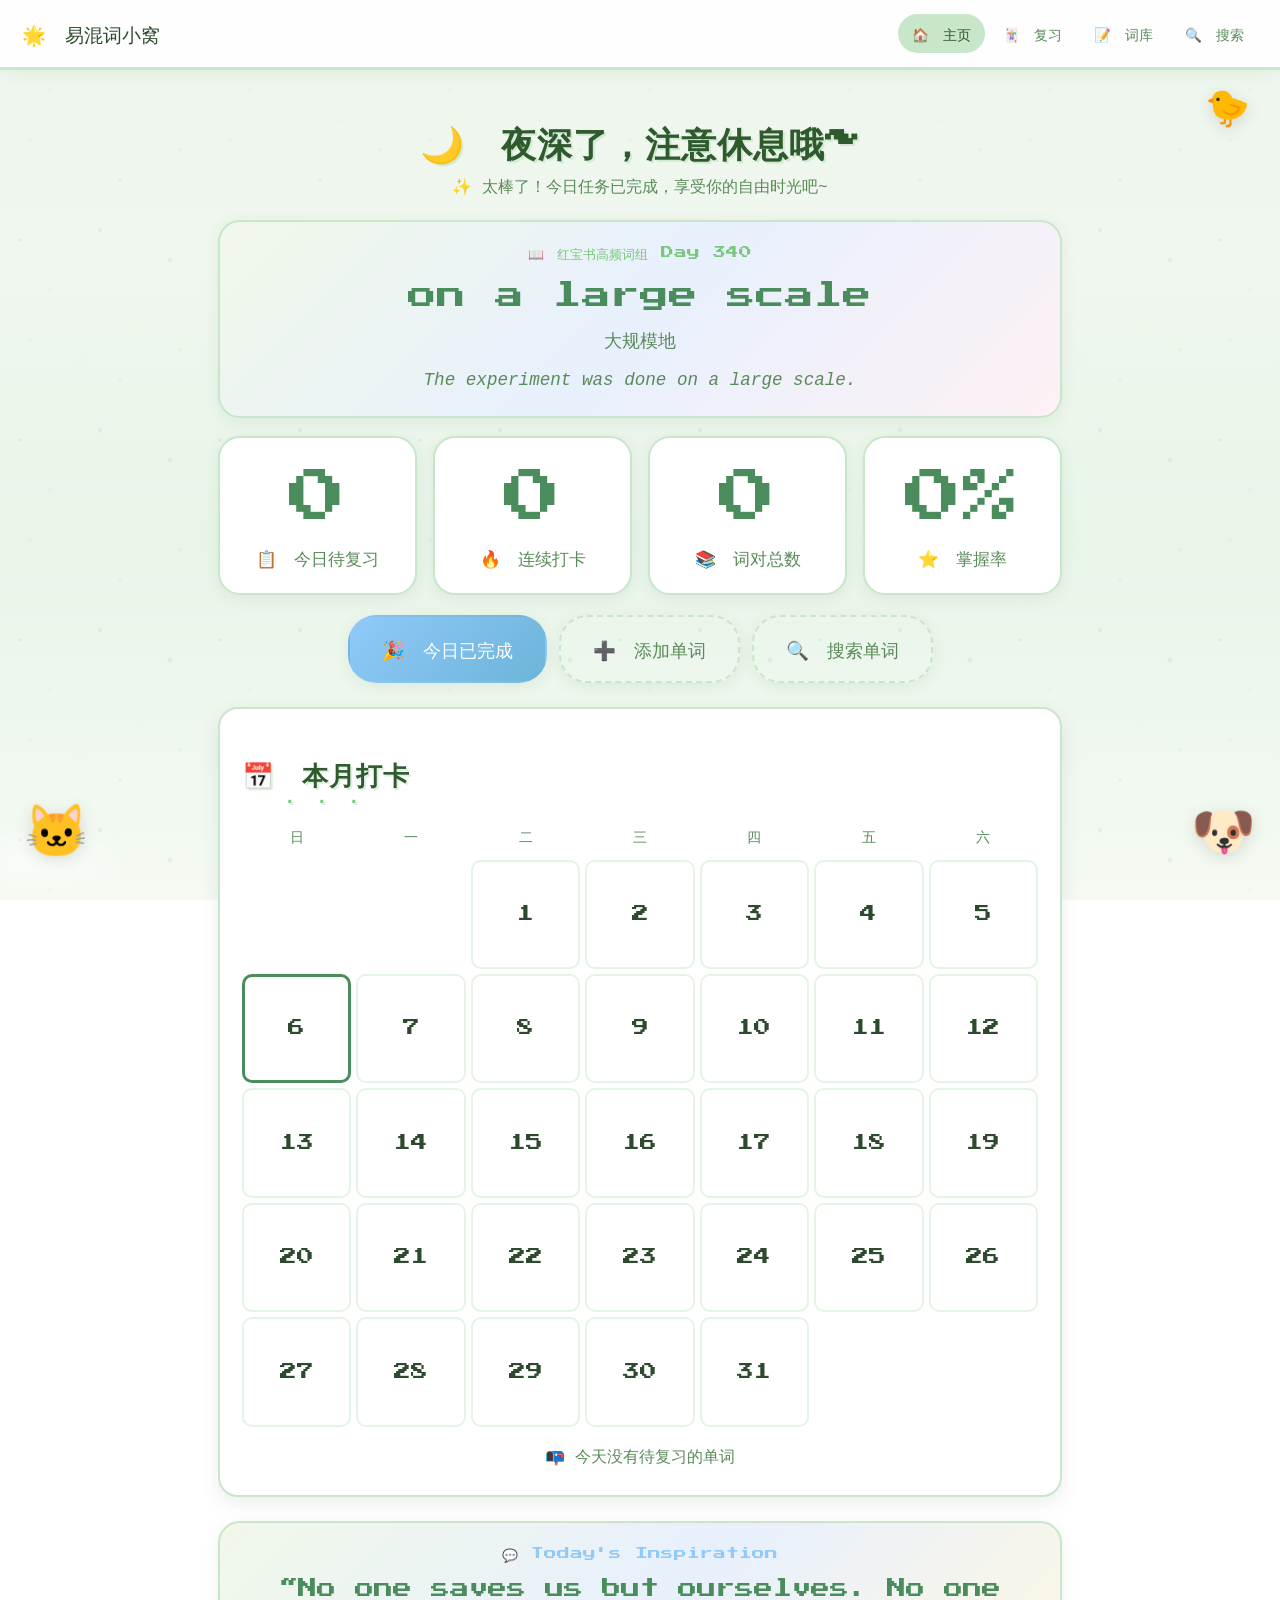
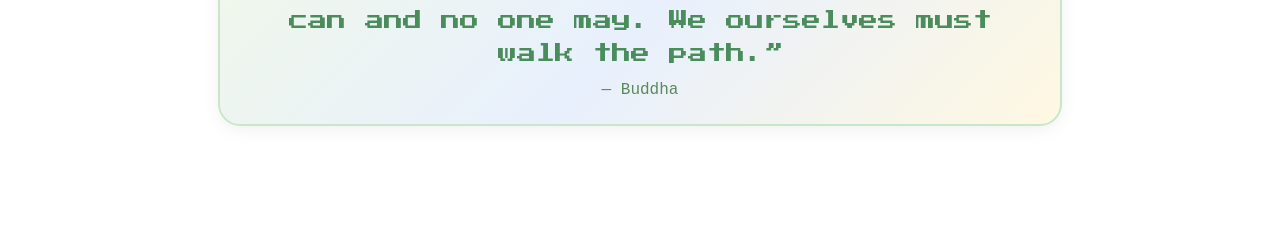
==== index.html @ 9a381097 "初始版本：易混词小窝" ====
<!DOCTYPE html>
<html lang="zh-CN">
<head>
<meta charset="UTF-8">
<meta name="viewport" content="width=device-width, initial-scale=1.0">
<title>📝 易混词小窝 — 主页</title>
<link rel="stylesheet" href="css/style.css">
</head>
<body>

<nav class="navbar">
  <div class="logo">🌟 易混词小窝</div>
  <div class="nav-links">
    <a href="index.html" class="active">🏠 主页</a>
    <a href="review.html">🃏 复习</a>
    <a href="manage.html">📝 词库</a>
    <a href="search.html">🔍 搜索</a>
  </div>
</nav>

<div class="page-container">
  <!-- Greeting -->
  <div style="text-align:center; margin: 20px 0 8px;">
    <h1 id="greeting" style="margin:0;">👋 准备好开始了吗？</h1>
    <p id="greeting-sub" style="color:var(--color-text-light); margin-top:8px; font-size:1rem;"></p>
  </div>

  <!-- Daily Vocab — top position -->
  <div class="daily-vocab-card" id="daily-vocab">
    <div class="vocab-label" id="vocab-label">📖 今日考研词汇</div>
    <div class="vocab-word" id="vocab-word"></div>
    <div class="vocab-meaning" id="vocab-meaning"></div>
    <div style="margin-top:8px; font-style:italic; color:var(--color-text-light); font-size:1.1rem;" id="vocab-example"></div>
  </div>

  <!-- Stats Grid -->
  <div class="stats-grid">
    <div class="stat-card">
      <div class="stat-value" id="due-count">0</div>
      <div class="stat-label">📋 今日待复习</div>
    </div>
    <div class="stat-card">
      <div class="stat-value" id="streak-count">0</div>
      <div class="stat-label">🔥 连续打卡</div>
    </div>
    <div class="stat-card">
      <div class="stat-value" id="total-words">0</div>
      <div class="stat-label">📚 词对总数</div>
    </div>
    <div class="stat-card">
      <div class="stat-value" id="mastery-rate">0%</div>
      <div class="stat-label">⭐ 掌握率</div>
    </div>
  </div>

  <!-- Quick Actions -->
  <div style="display:flex; gap:12px; flex-wrap:wrap; justify-content:center; margin: 20px 0;">
    <a href="review.html" class="btn btn-primary btn-lg" id="btn-start-review">🃏 开始复习</a>
    <a href="manage.html" class="btn btn-outline btn-lg">➕ 添加单词</a>
    <a href="search.html" class="btn btn-outline btn-lg">🔍 搜索单词</a>
  </div>

  <!-- Checkin Calendar -->
  <div class="card" style="margin: 24px 0;">
    <h2 class="section-title">📅 本月打卡</h2>
    <div class="calendar-grid" id="calendar"></div>
    <div style="text-align:center; margin-top:14px;">
      <span id="today-checkin-status" style="font-size:1rem; color:var(--color-text-light);"></span>
    </div>
  </div>

  <!-- English Motivational Quote — bottom position -->
  <div class="daily-vocab-card" id="daily-quote-card" style="background: linear-gradient(135deg, #F1F8E9 0%, #E8F0FD 50%, #FFF8E1 100%);">
    <div class="vocab-label" style="color:var(--color-blue);">💬 Today's Inspiration</div>
    <div class="vocab-word" id="quote-text" style="font-size:1.2rem;"></div>
    <div class="vocab-meaning" id="quote-author" style="font-size:1rem;"></div>
  </div>
</div>

<script src="js/wordbank.js"></script>
<script src="js/storage.js"></script>
<script src="js/scheduler.js"></script>
<script src="js/dashboard.js"></script>
<script src="js/pixel-pets.js"></script>
</body>
</html>
---- css/style.css ----
/* === Dreamy Green Meadow Theme === */
/* Pixel fonts + soft green pastel palette + floating animations */

@import url('https://fonts.googleapis.com/css2?family=Press+Start+2P&display=swap');

:root {
  --color-bg: #F0F7EE;
  --color-bg2: #E8F5E9;
  --color-panel: #FFFFFF;
  --color-green: #4A8C5C;
  --color-green-light: #7BC67E;
  --color-green-dark: #2E5A2E;
  --color-green-pale: #C8E6C9;
  --color-pink: #F8B3C0;
  --color-pink-light: #FCE4EC;
  --color-yellow: #FFE082;
  --color-yellow-soft: #FFF9C4;
  --color-blue: #90CAF9;
  --color-blue-soft: #E3F2FD;
  --color-lavender: #D1C4E9;
  --color-cream: #FFFDF5;
  --color-text: #2E4A2E;
  --color-text-light: #5A8A5A;
  --font-pixel: 'Press Start 2P', 'Courier New', monospace;
  --font-mono: 'Courier New', 'Consolas', 'Microsoft YaHei', monospace;
  --shadow-soft: 0 4px 16px rgba(46,90,46,0.08);
  --shadow-card: 0 6px 20px rgba(46,90,46,0.1);
}

* { margin: 0; padding: 0; box-sizing: border-box; }

/* === Dreamy Background === */
body {
  font-family: var(--font-mono);
  font-size: 19px;
  line-height: 1.7;
  background: linear-gradient(180deg, #EEF5EC 0%, #F0F7EE 30%, #E8F5E9 60%, #F5FAF3 100%);
  background-attachment: fixed;
  color: var(--color-text);
  min-height: 100vh;
  overflow-x: hidden;
}

/* Floating sparkles in background */
body::before {
  content: "";
  position: fixed;
  top: 0; left: 0; right: 0; bottom: 0;
  pointer-events: none;
  z-index: 0;
  background-image:
    radial-gradient(2px 2px at 10% 20%, rgba(122,198,126,0.3), transparent),
    radial-gradient(2px 2px at 25% 45%, rgba(248,179,192,0.25), transparent),
    radial-gradient(3px 3px at 50% 15%, rgba(144,202,249,0.3), transparent),
    radial-gradient(2px 2px at 70% 60%, rgba(255,224,130,0.3), transparent),
    radial-gradient(3px 3px at 85% 30%, rgba(122,198,126,0.25), transparent),
    radial-gradient(2px 2px at 40% 80%, rgba(248,179,192,0.2), transparent),
    radial-gradient(2px 2px at 60% 90%, rgba(144,202,249,0.25), transparent),
    radial-gradient(3px 3px at 15% 70%, rgba(209,196,233,0.2), transparent),
    radial-gradient(2px 2px at 90% 75%, rgba(122,198,126,0.2), transparent);
  background-size: 200px 200px;
  animation: sparkle-drift 20s linear infinite;
}

@keyframes sparkle-drift {
  0% { background-position: 0 0; }
  100% { background-position: 200px 200px; }
}

/* Floating cloud decorations */
body::after {
  content: "";
  position: fixed;
  pointer-events: none;
  z-index: 0;
  bottom: 0; left: -60px;
  width: 200px; height: 80px;
  background: radial-gradient(ellipse at center, rgba(255,255,255,0.6) 0%, transparent 70%);
  border-radius: 50%;
  animation: cloud-float 15s ease-in-out infinite;
}
@keyframes cloud-float {
  0%, 100% { transform: translateX(0); }
  50% { transform: translateX(40px); }
}

/* === Typography (pixel, but larger) === */
h1, h2, h3 {
  font-family: var(--font-pixel);
  color: var(--color-green-dark);
  text-shadow: 2px 2px 0 rgba(122,198,126,0.25);
  letter-spacing: 1px;
  line-height: 1.5;
  image-rendering: pixelated;
}
h1 { font-size: 2.2rem; }
h2 { font-size: 1.6rem; }
h3 { font-size: 1.3rem; }

/* === Links === */
a { color: var(--color-green-light); text-decoration: none; }
a:hover { text-decoration: underline; text-underline-offset: 4px; }

/* === Navbar === */
.navbar {
  display: flex; align-items: center; justify-content: space-between;
  padding: 14px 22px;
  background: rgba(255,255,255,0.88);
  backdrop-filter: blur(12px);
  border-bottom: 3px solid var(--color-green-pale);
  box-shadow: 0 2px 16px rgba(46,90,46,0.06);
  position: sticky; top: 0; z-index: 100;
  flex-wrap: wrap; gap: 10px;
}
.navbar .logo {
  font-family: var(--font-pixel);
  font-size: 1.2rem;
}
.navbar .nav-links { display: flex; gap: 4px; }
.navbar .nav-links a {
  font-family: var(--font-pixel);
  font-size: 0.85rem;
  padding: 8px 14px;
  color: var(--color-text-light);
  text-decoration: none;
  border-radius: 22px;
  transition: all 0.25s ease;
}
.navbar .nav-links a:hover,
.navbar .nav-links a.active {
  background: var(--color-green-pale);
  color: var(--color-green-dark);
}

/* === Page Layout === */
.page-container {
  max-width: 880px;
  margin: 0 auto;
  padding: 24px 18px 100px;
  position: relative;
  z-index: 1;
}

/* === Buttons === */
.btn {
  display: inline-flex; align-items: center; gap: 5px;
  padding: 10px 20px;
  border: 2.5px solid var(--color-green-pale);
  border-radius: 28px;
  background: var(--color-panel);
  color: var(--color-green-dark);
  font-family: var(--font-pixel);
  font-size: 0.9rem;
  cursor: pointer;
  text-decoration: none;
  box-shadow: var(--shadow-soft);
  transition: all 0.2s ease;
  position: relative;
}
.btn:hover {
  transform: translateY(-2px);
  box-shadow: 0 6px 20px rgba(46,90,46,0.12);
  border-color: var(--color-green-light);
}
.btn:active { transform: translateY(0); box-shadow: var(--shadow-soft); }
.btn-primary {
  background: linear-gradient(135deg, #7BC67E, #5DA85F);
  color: #fff;
  border-color: transparent;
}
.btn-primary:hover { background: linear-gradient(135deg, #8ED491, #6BB86D); }
.btn-success {
  background: linear-gradient(135deg, #90CAF9, #6CB4D9);
  color: #fff;
  border-color: transparent;
}
.btn-success:hover { background: linear-gradient(135deg, #A4D4FB, #80C0E0); }
.btn-outline {
  background: transparent;
  border: 2.5px dashed var(--color-green-pale);
  color: var(--color-text-light);
}
.btn-outline:hover { background: rgba(122,198,126,0.06); border-style: solid; }
.btn-sm { padding: 7px 16px; font-size: 0.68rem; }
.btn-lg { padding: 16px 32px; font-size: 1.15rem; }
a.btn { text-decoration: none; }
a.btn:hover { text-decoration: none; }

/* === Cards === */
.card {
  background: var(--color-panel);
  border: 2px solid var(--color-green-pale);
  border-radius: 20px;
  padding: 22px;
  box-shadow: var(--shadow-card);
  position: relative;
  transition: box-shadow 0.25s ease;
}
.card:hover { box-shadow: 0 8px 28px rgba(46,90,46,0.12); }

/* === Stats Grid === */
.stats-grid {
  display: grid;
  grid-template-columns: repeat(auto-fit, minmax(170px, 1fr));
  gap: 16px;
  margin: 18px 0;
}
.stat-card {
  background: var(--color-panel);
  border: 2px solid var(--color-green-pale);
  border-radius: 22px;
  padding: 22px 16px;
  text-align: center;
  box-shadow: var(--shadow-soft);
}
.stat-card .stat-value {
  font-size: 3.6rem;
  font-family: var(--font-pixel);
  color: var(--color-green);
  line-height: 1.3;
}
.stat-card .stat-label {
  font-size: 1.05rem;
  font-family: var(--font-pixel);
  color: var(--color-text-light);
  margin-top: 8px;
}

/* === Calendar === */
.calendar-grid {
  display: grid;
  grid-template-columns: repeat(7, 1fr);
  gap: 5px;
}
.calendar-day {
  aspect-ratio: 1;
  border: 2px solid rgba(122,198,126,0.2);
  border-radius: 10px;
  display: flex; align-items: center; justify-content: center;
  font-size: 1.05rem;
  font-family: var(--font-pixel);
  background: var(--color-panel);
}
.calendar-day.checked {
  background: var(--color-green-pale);
  border-color: var(--color-green-light);
}
.calendar-day.today {
  border-color: var(--color-green);
  border-width: 3px;
}
.calendar-day.empty { border: none; background: transparent; }

/* === Flashcard === */
.flashcard-container {
  perspective: 1200px;
  width: 100%;
  max-width: 520px;
  margin: 36px auto;
  height: 390px;
}
.flashcard {
  width: 100%; height: 100%;
  position: relative;
  transition: transform 0.6s cubic-bezier(0.4, 0, 0.2, 1);
  transform-style: preserve-3d;
  cursor: pointer;
}
.flashcard.flipped { transform: rotateY(180deg); }
.flashcard-face {
  position: absolute;
  width: 100%; height: 100%;
  backface-visibility: hidden;
  border: 3px solid var(--color-green-pale);
  border-radius: 24px;
  box-shadow: var(--shadow-card);
  display: flex; flex-direction: column;
  align-items: center; justify-content: center;
  padding: 32px;
  background: var(--color-panel);
  overflow-y: auto;
  text-align: center;
}
.flashcard-back {
  transform: rotateY(180deg);
  background: linear-gradient(160deg, #F8FDF7 0%, #FFFFFF 100%);
}
.flashcard .word-pair {
  font-size: 2.2rem;
  font-family: var(--font-pixel);
  color: var(--color-green);
  line-height: 1.7;
}
.flashcard .word-divider {
  display: block;
  font-size: 0.6rem;
  color: var(--color-text-light);
  margin: 6px 0;
}
.flashcard .hint {
  margin-top: 20px;
  font-size: 0.78rem;
  font-family: var(--font-pixel);
  color: var(--color-text-light);
}
.flashcard .meaning { font-size: 1.15rem; margin: 8px 0; }
.flashcard .example { font-size: 1.05rem; color: var(--color-text-light); font-style: italic; margin: 4px 0; }
.flashcard .tip-box {
  margin-top: 12px;
  padding: 12px 16px;
  background: var(--color-yellow-soft);
  border-radius: 14px;
  border: 2px dashed var(--color-yellow);
  font-size: 0.9rem;
  width: 100%;
}

/* === Rating === */
.rating-buttons {
  display: flex; gap: 10px; flex-wrap: wrap; justify-content: center;
  margin-top: 18px;
}
.rating-btn {
  width: 50px; height: 50px;
  border-radius: 50%;
  border: 3px solid var(--color-green-pale);
  background: var(--color-panel);
  font-size: 0.85rem;
  font-family: var(--font-pixel);
  cursor: pointer;
  transition: all 0.2s ease;
}
.rating-btn:hover { background: var(--color-green-pale); transform: scale(1.08); }
.rating-btn.selected {
  background: var(--color-green-light);
  color: #fff;
  border-color: var(--color-green);
}

/* === Progress Bar === */
.progress-bar {
  width: 100%; height: 18px;
  background: #E8F5E9;
  border-radius: 16px;
  overflow: hidden;
  margin: 10px 0;
  border: 2px solid var(--color-green-pale);
}
.progress-bar .progress-fill {
  height: 100%;
  background: linear-gradient(90deg, #A5D6A7, #66BB6A);
  border-radius: 16px;
  transition: width 0.5s ease;
}

/* === Forms === */
.form-group { margin-bottom: 16px; }
.form-group label {
  display: block;
  font-family: var(--font-pixel);
  font-size: 0.78rem;
  margin-bottom: 6px;
  color: var(--color-green-dark);
}
.form-group input,
.form-group textarea,
.form-group select {
  width: 100%;
  padding: 10px 14px;
  border: 2px solid var(--color-green-pale);
  border-radius: 14px;
  font-size: 0.95rem;
  font-family: var(--font-mono);
  color: var(--color-text);
  background: var(--color-panel);
  outline: none;
  transition: border-color 0.2s ease;
}
.form-group input:focus,
.form-group textarea:focus,
.form-group select:focus {
  border-color: var(--color-green-light);
  box-shadow: 0 0 0 4px rgba(122,198,126,0.12);
}
.form-group textarea { min-height: 75px; resize: vertical; }
.form-row { display: grid; grid-template-columns: 1fr 1fr; gap: 14px; }

/* === Tags === */
.tag {
  display: inline-block;
  padding: 4px 12px;
  border-radius: 16px;
  font-size: 0.68rem;
  font-family: var(--font-pixel);
  border: 2px solid;
}
.tag-spelling { background: #FFF3E0; border-color: #FFB74D; color: #E65100; }
.tag-homophone { background: #F1F8E9; border-color: #AED581; color: #33691E; }
.tag-usage { background: #EDE7F6; border-color: #B39DDB; color: #4527A0; }

/* === Difficulty === */
.difficulty { font-size: 0.68rem; font-family: var(--font-pixel); padding: 4px 12px; border-radius: 14px; border: 2px solid; }
.difficulty-easy { background: #E8F5E9; border-color: #81C784; color: #2E7D32; }
.difficulty-medium { background: #FFF8E1; border-color: #FFB74D; color: #E65100; }
.difficulty-hard { background: #FFEBEE; border-color: #EF9A9A; color: #C62828; }

/* === Table === */
.word-table { width: 100%; border-collapse: separate; border-spacing: 0 6px; }
.word-table th {
  text-align: left;
  padding: 8px 12px;
  font-family: var(--font-pixel);
  font-size: 0.55rem;
  color: var(--color-text-light);
  border-bottom: 2px solid var(--color-green-pale);
}
.word-table td {
  padding: 10px 12px;
  background: var(--color-panel);
  border: 2px solid rgba(122,198,126,0.12);
  font-size: 0.95rem;
  border-radius: 0;
}
.word-table tr td:first-child { border-radius: 12px 0 0 12px; }
.word-table tr td:last-child { border-radius: 0 12px 12px 0; }
.word-table .actions { display: flex; gap: 5px; }

/* === Modal === */
.modal-overlay {
  position: fixed; top: 0; left: 0; right: 0; bottom: 0;
  background: rgba(30,60,30,0.35);
  display: flex; align-items: center; justify-content: center;
  z-index: 200;
  backdrop-filter: blur(6px);
}
.modal {
  background: var(--color-panel);
  border: 2px solid var(--color-green-pale);
  border-radius: 22px;
  box-shadow: 0 12px 40px rgba(0,0,0,0.12);
  padding: 28px;
  max-width: 560px; width: 92%;
  max-height: 85vh;
  overflow-y: auto;
}
.modal h2 { margin-bottom: 18px; }

/* === Search === */
.search-bar { display: flex; gap: 10px; flex-wrap: wrap; margin: 16px 0; }
.search-bar input {
  flex: 1; min-width: 200px;
  padding: 10px 16px;
  border: 2px solid var(--color-green-pale);
  border-radius: 22px;
  font-size: 0.95rem;
  font-family: var(--font-mono);
  outline: none;
  transition: border-color 0.2s ease;
}
.search-bar input:focus { border-color: var(--color-green-light); }

.filter-chips { display: flex; gap: 7px; flex-wrap: wrap; margin: 8px 0; }
.filter-chip {
  padding: 6px 14px;
  border-radius: 20px;
  border: 2px solid rgba(122,198,126,0.25);
  font-size: 0.68rem;
  font-family: var(--font-pixel);
  cursor: pointer;
  background: var(--color-panel);
  transition: all 0.2s ease;
}
.filter-chip:hover { border-color: var(--color-green-light); }
.filter-chip.active {
  background: var(--color-green-pale);
  border-color: var(--color-green-light);
  color: var(--color-green-dark);
}

/* === Celebration Confetti === */
@keyframes confetti-fall {
  0% { transform: translateY(-60px) rotate(0deg); opacity: 1; }
  100% { transform: translateY(100vh) rotate(720deg); opacity: 0; }
}
.confetti {
  position: fixed;
  width: 12px; height: 12px;
  border-radius: 50%;
  animation: confetti-fall 2.8s ease-in forwards;
  pointer-events: none;
  z-index: 300;
}

/* === Toast === */
.toast {
  position: fixed;
  bottom: 90px;
  left: 50%;
  transform: translateX(-50%);
  background: var(--color-green-dark);
  color: #fff;
  padding: 12px 26px;
  border-radius: 22px;
  font-family: var(--font-pixel);
  font-size: 0.72rem;
  box-shadow: 0 6px 20px rgba(0,0,0,0.15);
  z-index: 250;
  animation: toast-in 0.3s ease;
}
@keyframes toast-in {
  from { opacity: 0; transform: translateX(-50%) translateY(12px); }
  to { opacity: 1; transform: translateX(-50%) translateY(0); }
}

/* === Empty State === */
.empty-state {
  text-align: center;
  padding: 48px 20px;
  color: var(--color-text-light);
}
.empty-state .empty-icon { font-size: 3rem; margin-bottom: 12px; }
.empty-state p { font-size: 1.05rem; margin: 6px 0; }

/* === Toggle === */
.toggle { display: inline-flex; align-items: center; gap: 6px; cursor: pointer; }
.toggle input { display: none; }
.toggle .toggle-track {
  width: 46px; height: 24px;
  background: #ccc;
  border-radius: 16px;
  position: relative;
  transition: background 0.2s ease;
}
.toggle input:checked + .toggle-track { background: var(--color-green-light); }
.toggle .toggle-track::after {
  content: "";
  position: absolute;
  top: 3px; left: 3px;
  width: 18px; height: 18px;
  background: #fff;
  border-radius: 50%;
  transition: transform 0.2s ease;
}
.toggle input:checked + .toggle-track::after { transform: translateX(22px); }

/* === Section Titles === */
.section-title {
  display: inline-block;
  position: relative;
  margin: 22px 0 14px;
}
.section-title::after {
  content: "· · ·";
  display: block;
  text-align: center;
  font-size: 0.6rem;
  font-family: var(--font-pixel);
  color: var(--color-green-light);
  margin-top: 4px;
  letter-spacing: 6px;
}

/* === Upload Zone === */
.upload-zone {
  border: 3px dashed var(--color-green-pale);
  border-radius: 20px;
  padding: 36px;
  text-align: center;
  cursor: pointer;
  background: rgba(122,198,126,0.03);
  transition: all 0.25s ease;
}
.upload-zone:hover {
  border-color: var(--color-green-light);
  background: rgba(122,198,126,0.06);
}

/* === Related Words === */
.related-words { display: flex; gap: 8px; flex-wrap: wrap; margin-top: 8px; }
.related-word-pill {
  padding: 4px 12px;
  background: #F1F8E9;
  border-radius: 16px;
  font-size: 0.85rem;
  border: 1.5px solid rgba(122,198,126,0.2);
}

/* === Highlight === */
mark { background: var(--color-yellow-soft); padding: 2px 4px; border-radius: 4px; }

/* === Daily Vocab Card === */
.daily-vocab-card {
  background: linear-gradient(135deg, #F1F8E9 0%, #E8F0FD 50%, #FDF1F5 100%);
  border: 2px solid var(--color-green-pale);
  border-radius: 22px;
  padding: 20px 24px;
  margin: 18px 0;
  text-align: center;
  box-shadow: var(--shadow-soft);
}
.daily-vocab-card .vocab-word {
  font-family: var(--font-pixel);
  font-size: 1.8rem;
  color: var(--color-green);
}
.daily-vocab-card .vocab-meaning {
  font-size: 1.15rem;
  color: var(--color-text-light);
  margin-top: 6px;
}
.daily-vocab-card .vocab-label {
  font-size: 0.8rem;
  font-family: var(--font-pixel);
  color: var(--color-green-light);
  margin-bottom: 8px;
}

/* === Responsive === */
@media (max-width: 600px) {
  .form-row { grid-template-columns: 1fr; }
  .stats-grid { grid-template-columns: repeat(2, 1fr); }
  .flashcard-container { height: 340px; }
  .flashcard .word-pair { font-size: 1.1rem; }
  h1 { font-size: 0.95rem; }
  .navbar .logo { font-size: 0.6rem; }
  .navbar .nav-links a { font-size: 0.42rem; padding: 5px 8px; }
}

/* ================================================ */
/* === CUTE COMPANION PETS (emoji + smooth anim) === */
/* ================================================ */

.cute-pet {
  position: fixed;
  z-index: 150;
  font-size: 52px;
  cursor: pointer;
  pointer-events: auto;
  filter: drop-shadow(0 4px 8px rgba(0,0,0,0.12));
  transition: transform 0.2s ease;
  user-select: none;
  -webkit-user-select: none;
}
.cute-pet:hover { transform: scale(1.15); }

/* Cat — bottom left */
.pet-cat {
  left: 24px;
  bottom: 20px;
  animation: pet-float 3s ease-in-out infinite;
}

/* Dog — bottom right */
.pet-dog {
  right: 24px;
  bottom: 20px;
  animation: pet-float 3.2s ease-in-out 0.5s infinite;
}

/* Bird — top right corner */
.pet-bird {
  right: 30px;
  top: 80px;
  font-size: 36px;
  animation: bird-fly 8s ease-in-out infinite;
}

@keyframes pet-float {
  0%, 100% { transform: translateY(0); }
  30% { transform: translateY(-10px); }
  60% { transform: translateY(-4px); }
}

@keyframes bird-fly {
  0%, 100% { transform: translate(0, 0) rotate(0deg); }
  25% { transform: translate(-30px, -15px) rotate(-5deg); }
  50% { transform: translate(-10px, -5px) rotate(3deg); }
  75% { transform: translate(-40px, -20px) rotate(-2deg); }
}

/* Pet pat animation */
@keyframes pet-pat {
  0%, 100% { transform: scale(1); }
  30% { transform: scale(1.25) translateY(-15px); }
  60% { transform: scale(0.95) translateY(-5px); }
}

/* Pet speech bubble */
.pet-bubble {
  position: fixed;
  z-index: 155;
  font-family: var(--font-pixel);
  font-size: 0.75rem;
  background: #fff;
  border: 2px solid var(--color-green-pale);
  border-radius: 18px;
  padding: 8px 14px;
  pointer-events: none;
  box-shadow: 0 4px 16px rgba(0,0,0,0.08);
  opacity: 0;
  transform: translateY(5px);
  transition: opacity 0.35s ease, transform 0.35s ease;
  max-width: 220px;
  text-align: center;
  line-height: 1.5;
}
.pet-bubble.show {
  opacity: 1;
  transform: translateY(0);
}
.pet-bubble.cat-bubble { bottom: 86px; left: 14px; }
.pet-bubble.cat-bubble::after {
  content: ""; position: absolute;
  bottom: -10px; left: 26px;
  width: 0; height: 0;
  border-left: 8px solid transparent;
  border-right: 8px solid transparent;
  border-top: 10px solid #fff;
}
.pet-bubble.dog-bubble { bottom: 86px; right: 14px; }
.pet-bubble.dog-bubble::after {
  content: ""; position: absolute;
  bottom: -10px; right: 26px;
  width: 0; height: 0;
  border-left: 8px solid transparent;
  border-right: 8px solid transparent;
  border-top: 10px solid #fff;
}
.pet-bubble.bird-bubble {
  top: 120px; right: 70px;
  font-size: 0.5rem;
}
.pet-bubble.bird-bubble::after {
  content: ""; position: absolute;
  top: -10px; right: 26px;
  width: 0; height: 0;
  border-left: 8px solid transparent;
  border-right: 8px solid transparent;
  border-bottom: 10px solid #fff;
}

/* Pet jumping celebration */
@keyframes pet-celebrate {
  0%, 100% { transform: translateY(0) scale(1); }
  20% { transform: translateY(-35px) scale(1.2); }
  40% { transform: translateY(0) scale(0.9); }
  60% { transform: translateY(-25px) scale(1.15); }
  80% { transform: translateY(0) scale(0.95); }
}

/* Floating hearts */
@keyframes float-heart {
  0% { transform: translateY(0) scale(0.5); opacity: 1; }
  100% { transform: translateY(-120px) scale(1.2); opacity: 0; }
}
.float-heart {
  position: fixed;
  z-index: 160;
  font-size: 24px;
  pointer-events: none;
  animation: float-heart 2s ease-out forwards;
}

/* Sparkle stars */
@keyframes sparkle-pop {
  0%, 100% { transform: scale(0); opacity: 0; }
  50% { transform: scale(1); opacity: 1; }
}
.sparkle-dot {
  position: fixed;
  z-index: 160;
  width: 8px; height: 8px;
  background: var(--color-yellow);
  border-radius: 50%;
  pointer-events: none;
  box-shadow: 0 0 8px rgba(255,224,130,0.8);
  animation: sparkle-pop 1.2s ease-in-out forwards;
}
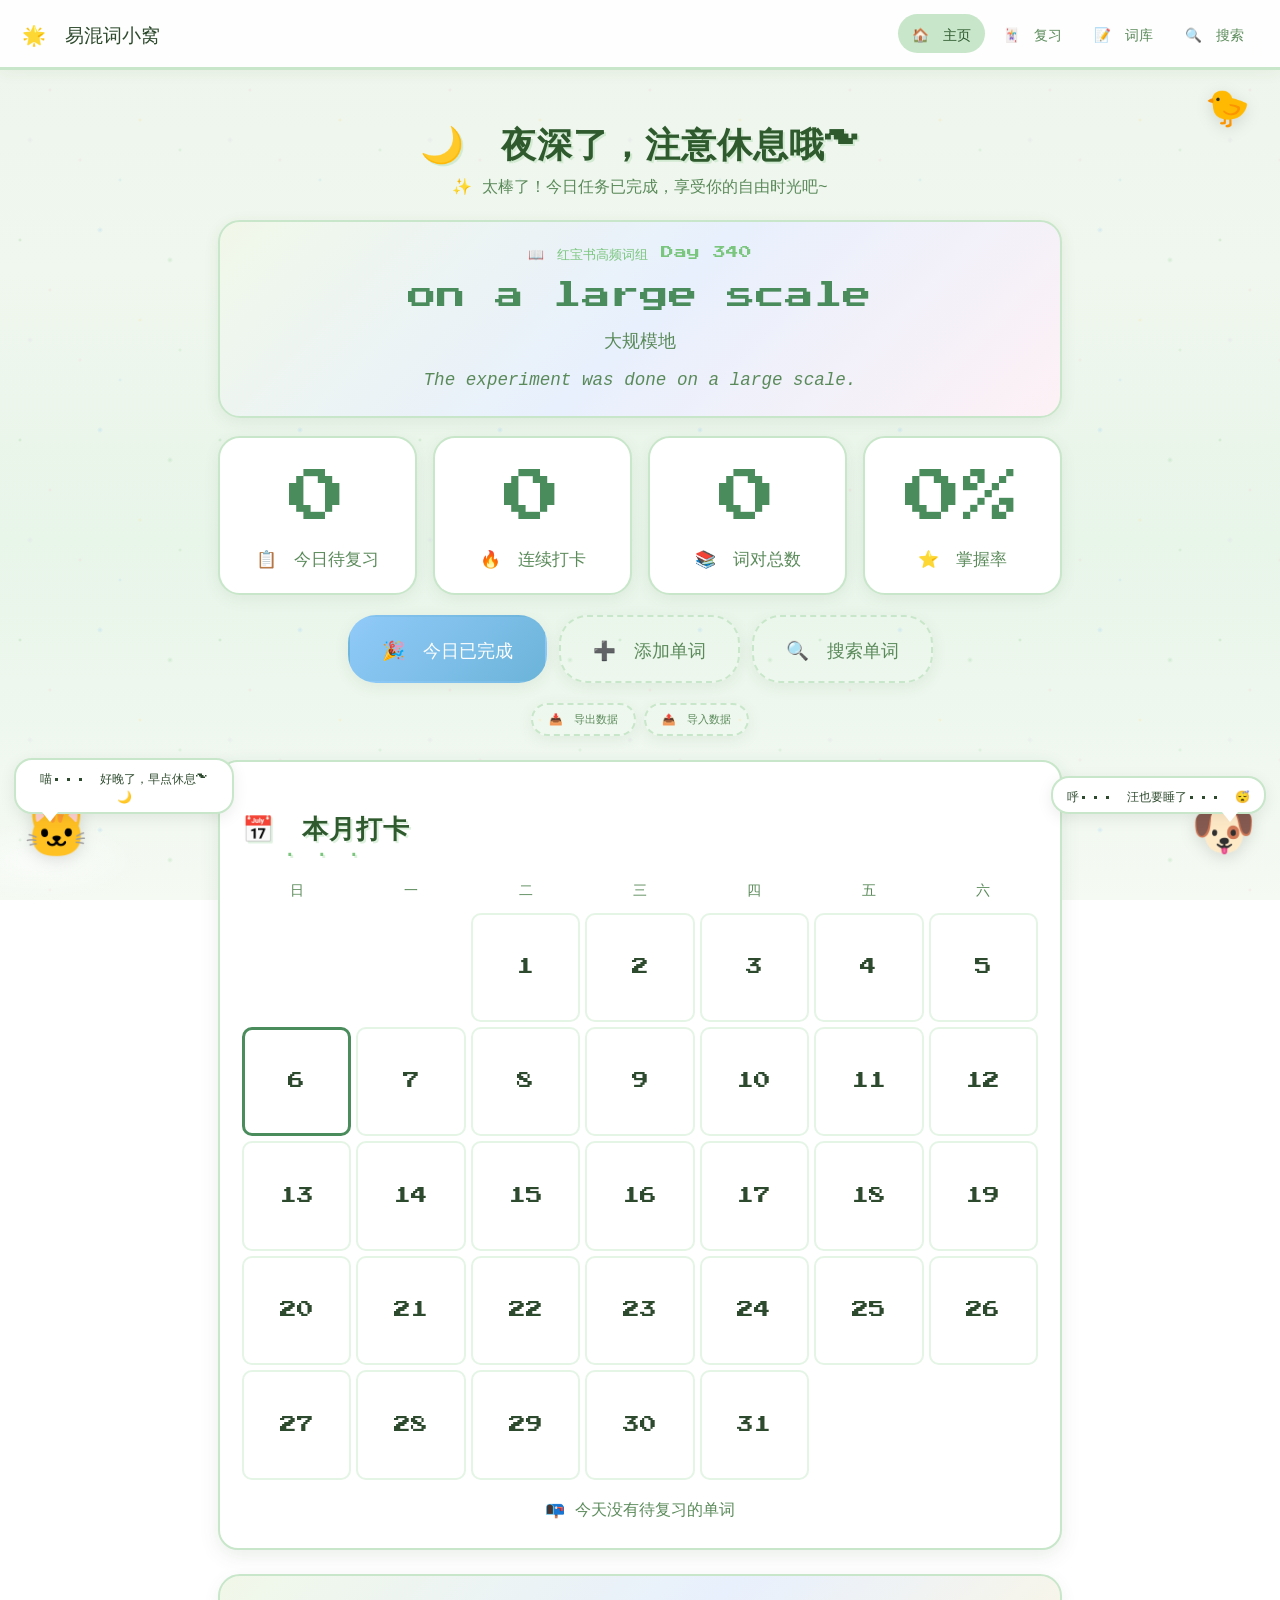
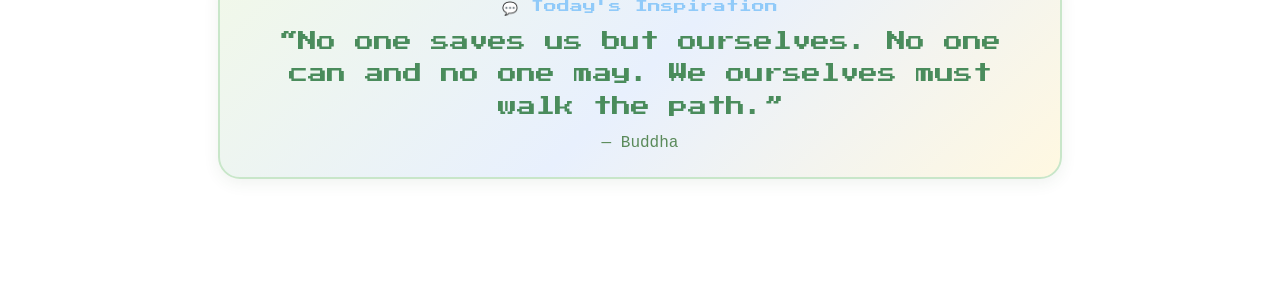
==== commit 5b44d7d8: "添加数据导出/导入功能，支持跨设备数据迁移" ====
--- a/index.html
+++ b/index.html
@@ -60,6 +60,13 @@
     <a href="search.html" class="btn btn-outline btn-lg">🔍 搜索单词</a>
   </div>
 
+  <!-- Data Backup -->
+  <div style="text-align:center; margin: 0 0 8px; display:flex; gap:8px; flex-wrap:wrap; justify-content:center;">
+    <button class="btn btn-sm btn-outline" onclick="downloadBackup()">📥 导出数据</button>
+    <button class="btn btn-sm btn-outline" onclick="document.getElementById('import-file').click()">📤 导入数据</button>
+    <input type="file" id="import-file" accept=".json" style="display:none" onchange="uploadBackup(event)">
+  </div>
+
   <!-- Checkin Calendar -->
   <div class="card" style="margin: 24px 0;">
     <h2 class="section-title">📅 本月打卡</h2>
